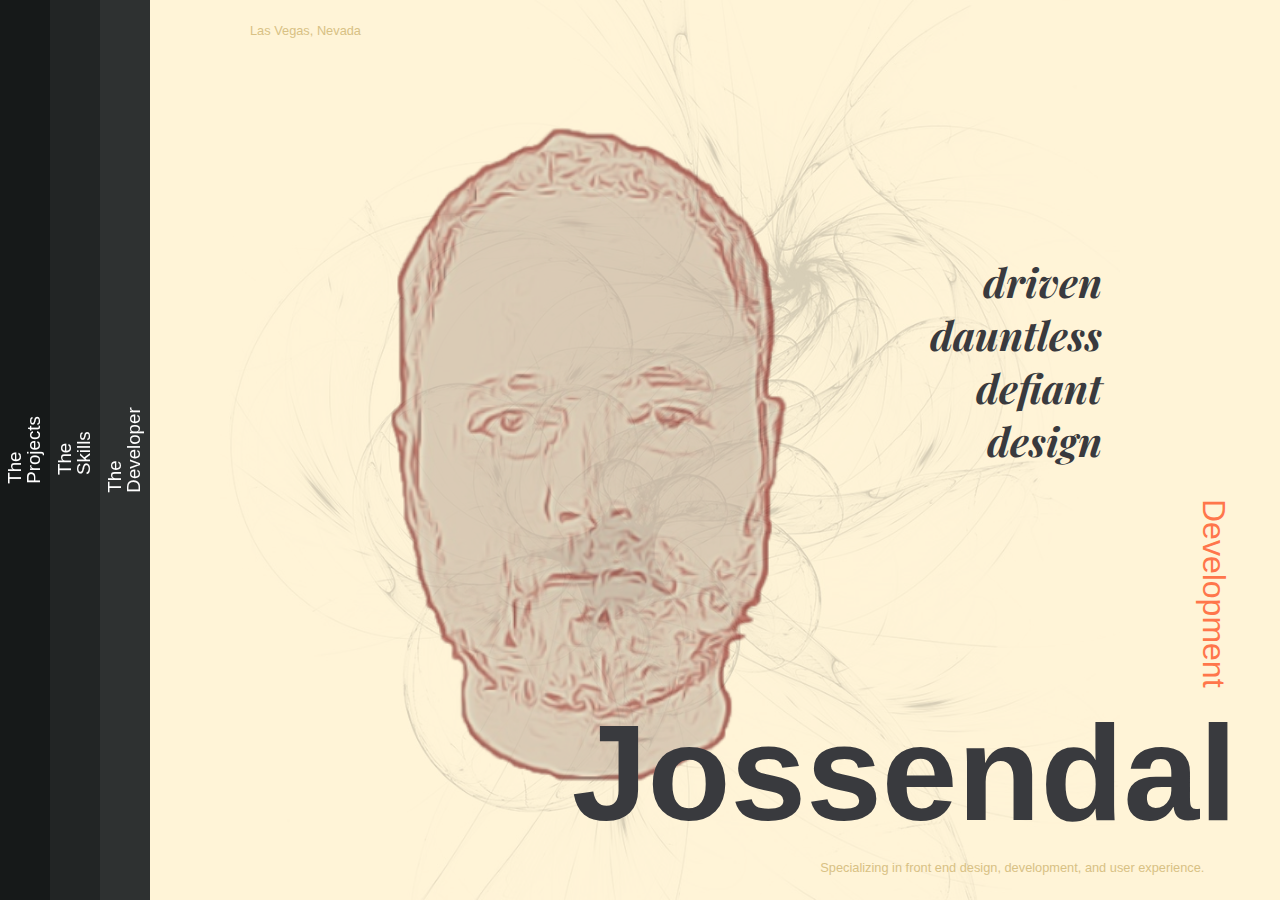
==== index.html @ 396a2889 "initial commit" ====
<!DOCTYPE html>
<html lang="en" class="no-js">
	<head>
		<meta charset="UTF-8" />
		<meta name="viewport" content="width=device-width, initial-scale=1">
		<title>Jossendal Development</title>
		<meta name="description" content="" />
		<meta name="keywords" content="" />
		<meta name="author" content="Jossendal" />
		<link rel="shortcut icon" href="favicon.ico">
		<link href="https://fonts.googleapis.com/css?family=Playfair+Display:700i" rel="stylesheet">
		<link rel="stylesheet" type="text/css" href="css/normalize.css" />
		<link rel="stylesheet" type="text/css" href="css/demo.css" />
		<link rel="stylesheet" type="text/css" href="css/component.css" />
		<script>document.documentElement.className = 'js';</script>
	</head>
	<body class="main">
		<svg class="hidden">
			<!-- <symbol id="icon-arrow" viewBox="0 0 24 24">
				<title>arrow</title>
				<polygon points="6.3,12.8 20.9,12.8 20.9,11.2 6.3,11.2 10.2,7.2 9,6 3.1,12 9,18 10.2,16.8 "/>
			</symbol>
			<symbol id="icon-drop" viewBox="0 0 24 24">
				<title>drop</title>
				<path d="M12,21c-3.6,0-6.6-3-6.6-6.6C5.4,11,10.8,4,11.4,3.2C11.6,3.1,11.8,3,12,3s0.4,0.1,0.6,0.3c0.6,0.8,6.1,7.8,6.1,11.2C18.6,18.1,15.6,21,12,21zM12,4.8c-1.8,2.4-5.2,7.4-5.2,9.6c0,2.9,2.3,5.2,5.2,5.2s5.2-2.3,5.2-5.2C17.2,12.2,13.8,7.3,12,4.8z"/><path d="M12,18.2c-0.4,0-0.7-0.3-0.7-0.7s0.3-0.7,0.7-0.7c1.3,0,2.4-1.1,2.4-2.4c0-0.4,0.3-0.7,0.7-0.7c0.4,0,0.7,0.3,0.7,0.7C15.8,16.5,14.1,18.2,12,18.2z"/>
			</symbol> -->
			<symbol id="icon-caret" viewBox="0 0 24 24">
				<title>caret</title>
				<polygon points="15.7,16.6 11.1,12 15.7,7.4 14.3,6 8.3,12 14.3,18"/>
			</symbol>
			<symbol id="icon-menu" viewBox="0 0 24 24">
				<title>menu</title>
				<path d="M23.8,6H0.1V3h23.7V6z M23.8,10.5H0.1v3h23.7V10.5z M14.2,18h-14v3h14V18z"/>
			</symbol>
			<symbol id="icon-cross" viewBox="0 0 24 24">
				<title>cross</title>
				<path d="M14.1,12l7.3,7.3l-2.1,2.1L12,14.1l-7.3,7.3l-2.1-2.1L9.9,12L2.6,4.7l2.1-2.1L12,9.9l7.3-7.3l2.1,2.1L14.1,12z"/>
			</symbol>
		</svg>
		<main class="view">
			<div class="content">
				<div class="deco">
					<p class="deco__text">Las Vegas, Nevada</p>
				</div>
				<header class="portfolio-header">
					<!-- <div class="portfolio-links">
						<button class="btn btn--menu">
							<svg class="icon icon--menu"><use xlink:href="#icon-menu"></use></svg>
							<svg class="icon icon--cross"><use xlink:href="#icon-cross"></use></svg>
						</button>
					</div> -->
					<p class="portfolio-header__info">driven<br/>dauntless<br/>defiant<br/>design</p>
					<span class="portfolio-header__deco">Development</span>
					<h1 class="portfolio-header__title">Jossendal</h1>
					<!-- <p class="portfolio-header__tagline">Development</p> -->
					<nav class="verbs">
						<span class="verbs__text">Specializing in front end design, development, and user experience.</span>
					</nav>
				</header>
			</div>
			<nav class="tabsnav tabsnav--vertical tabsnav--zeru">
				<div class="tabsnav__item">
					<div class="tabsnav__bar"></div>
					<h3 class="tabsnav__title">The Projects</h3>
				</div>
				<div class="tabsnav__item">
					<div class="tabsnav__bar"></div>
					<h3 class="tabsnav__title">The Skills</h3>
				</div>
				<div class="tabsnav__item">
					<div class="tabsnav__bar"></div>
					<h3 class="tabsnav__title">The Developer</h3>
				</div>
			</nav>
			<div class="tabscontent">
				<div class="tabscontent__item">
					<div class="column">
						<h3 class="column__title">Ongoing</h3>
						<h4 class="column__text"><a class="column_text_link" href="https://streeteats.us">Street Eats</a></h4>
						<h4 class="column__text"><a class="column_text_link" href="#">GeoFrenzy</a></h4>
						<h4 class="column__text">project3</h4>
					</div>
					<div class="column">
						<h3 class="column__title">Other</h3>
						<h4 class="column__text"><a class="column_text_link" href="#">Death</a></h4>
						<h4 class="column__text">project2</h4>
						<h4 class="column__text">project3</h4>
					</div>
				</div>
				<div class="tabscontent__item">
					<div class="column">
						<h3 class="column__title">Front End</h3>
						<h4 class="column__text">React</h4>
						<h4 class="column__text">React Redux</h4>
						<h4 class="column__text">React Native</h4>
						<h4 class="column__text">Vue</h4>
						<h4 class="column__text">CSS3</h4>
					</div>
					<div class="column">
						<h3 class="column__title">Back End</h3>
						<h4 class="column__text">Express</h4>
						<h4 class="column__text">Node</h4>
						<h4 class="column__text">Socket.io</h4>
					</div>
				</div>
				<div class="tabscontent__item">
					<div class="column">
						<h3 class="column__title">Events</h3>
						<h4 class="column__text">PunchCode Events</h4>
						<h4 class="column__text">Meetups</h4>
						<h4 class="column__text">Event</h4>
						<h4 class="column__text">Event</h4>
					</div>
					<div class="column">
						<h3 class="column__title">Contact Info</h3>
						<h4 class="column__text"><a class="column_text_link" href="https://github.com/Balintataw">Github</a></h4>
						<h4 class="column__text">Email</h4>
						<h4 class="column__text">Event</h4>
						<h4 class="column__text">Event</h4>
					</div>
				</div>
				<button class="btn btn--back"><svg class="icon icon--caret"><use xlink:href="#icon-caret"></use></svg></button>
			</div>
		</main>
		<script src="js/anime.min.js"></script>
		<script src="js/enquire.min.js"></script>
		<script src="js/tabsnav.js"></script>
		<script src="js/app.js"></script>
	</body>
</html>
---- css/demo.css ----
*,
*::after,
*::before {
	-webkit-box-sizing: border-box;
	box-sizing: border-box;
}

body {
	font-family: 'Avenir Next', Avenir, Helvetica, Arial, sans-serif;
	color: #393a3e;
	/* background: lavender; */
}

a {
	text-decoration: none;
	color: #000;
	outline: none;
}

a:hover,
a:focus {
	color: #1d48f3;
}

.hidden {
	position: absolute;
	overflow: hidden;
	width: 0;
	height: 0;
	pointer-events: none;
}

/* Icons */
.icon {
	display: block;
	width: 1.5em;
	height: 1.5em;
	margin: 0 auto;
	fill: currentColor;
}

.view {
	position: relative;
	display: flex;
	justify-content: flex-end;
	overflow: hidden;
	height: 100vh;
	margin: 0 0 0 215px;
}

.content {
	z-index: 1;
	display: flex;
	justify-content: space-between;
	width: 100%;
	height: 100%;
	padding: 25px 50px;
}

.deco__text {
	font-size: 0.8em;
	line-height: 1;
	margin: 0;
	color: #d8c184;
}

/* Header */
.portfolio-header {
	position: relative;
	display: flex;
	flex-direction: column;
	align-items: flex-end;
	height: 100%;
	text-align: right;
}

.portfolio-header__info {
	font-family: 'Playfair Display', serif;
	font-size: 2.5em;
	font-weight: 700;
	font-style: italic;
	position: relative;
	max-width: 400px;
	margin: auto 10vw 0 0;
	text-align: right;
}

.portfolio-header__info::after {
	/* content: '01';
	font-family: 'Avenir Next', Avenir, Helvetica, Arial, sans-serif;
	font-size: 8em;
	font-weight: bold;
	font-style: normal;
	position: absolute;
	z-index: -1;
	top: 0%;
	right: 52.5%;
	letter-spacing: -0.05em;
	color: #fff; */
}

.portfolio-header__deco {
	font-size: 2em;
	line-height: 1;
	padding: 1em 0;
	color: #1d48f3;

	writing-mode: vertical-rl;
}

.portfolio-header__title {
	font-size: 8.5em;
	line-height: 0.8;
	margin: 0 -7px 0;
	padding: 0;
}

.portfolio-header__tagline {
	width: 50%;
	margin: 0 0 0 auto;
	padding: 0;
}

/* Top Navigation Style */
.portfolio-links {
	position: relative;
	display: flex;
	justify-content: space-between;
	align-items: flex-start;
	white-space: nowrap;
}

.portfolio-icon {
	display: block;
}

.portfolio-icon:last-child {
	margin: 0 0 0 2em;
}

.btn {
	border: none;
	background: none;
}

.btn:focus {
	outline: none;
}

.btn--back {
	font-size: 1.5em;
	position: absolute;
	z-index: 1002;
	top: 1em;
	right: 1em;
	opacity: 0;
	/* color: #1d48f3; */
}

.btn--menu {
	font-size: 0.85em;
	position: absolute;
	z-index: 1000;
	top: 0;
	left: 0;
	display: none;
	margin: 10px 0 0 6px;
}

.btn--menu-active .icon--menu,
.icon--cross {
	display: none;
}

.btn--menu-active .icon--cross {
	display: block;
}

/* Demo links */
.verbs {
	display: flex;
	align-items: center;
	margin: 2em 0 0 auto;
}

.verbs__text {
	font-size: 0.8em;
	display: block;
	margin: 0 2em 0 0;
}

.demo {
	position: relative;
	display: block;
	margin: 0 0 0 1.5em;
}

.demo:hover,
.demo:focus {
	outline: none;
}

.demo--current {
	pointer-events: none;
	color: #fff;
}

/* .demo--current::before {
	content: '';
	position: absolute;
	z-index: -1;
	top: 50%;
	left: 50%;
	width: 32px;
	height: 32px;
	margin: -17px 0 0 -16px;
	border-radius: 50%;
	background: #1d48f3;
} */
/* Content */
.tabscontent {
	pointer-events: none;
}

.tabscontent__item {
	position: fixed;
	z-index: 1001;
	top: 0;
	left: 0;
	display: flex;
	justify-content: center;
	align-items: center;
	overflow: hidden;
	width: 100%;
	height: 100vh;
	opacity: 0;
}

.tabscontent__item--current,
.tabscontent__item--current ~ .btn--back {
	pointer-events: auto;
}

/* .poster {
	position: relative;
	height: 80vh;
	margin: 10vh auto;
	padding: 0 50px;
	pointer-events: none;
}

.poster__img {
	position: relative;
	display: block;
	max-width: 100%;
	max-height: 100%;
	margin: 0 auto;
}

.poster__caption {
	position: absolute;
	top: 0;
	left: 0;
	display: flex;
	width: 100%;
	height: 100%;
	padding: 0 50px;
}

.poster__box {
	position: absolute;
	top: -50px;
	left: 0;
	width: 50%;
	height: 40%;
	border: 10px solid;
}

.poster__number {
	font-size: 5em;
	font-weight: bold;
	line-height: 0.7;
	position: absolute;
	bottom: 0;
	left: calc(100% - 50px + 5px);
	color: lavender;
}

.poster__title {
	font-size: 6em;
	line-height: 0.7;
	display: flex;
	flex-direction: column;
	justify-content: flex-end;
	margin: 0 0 -0.25em 0.15em;
	text-indent: -0.75em;
}

.poster__deco {
	font-size: 2em;
	line-height: 1;
	margin: 0 -1.25em 0 auto;
	color: #1d48f3;

	writing-mode: vertical-rl;
} */

.column {
	width: 30vw;
}

.column__title {
	color: #ff764b;
}

.column__text {
	font-size: 2em;
	font-weight: normal;
	margin: 0;
	color: #fff4d7;
}

.column_text_link {
	text-decoration: none;
	color: #fff4d7
}

/* Individual verbs */
.main {
	background: #fff4d7;
}

.main .view {
	margin-left: 200px;
}

.main .content {
	/* background-image: url(../img/bg_yellow.jpg); */
}

.main .view::before {
	content: '';
	background-image: url(../img/bg_yellow.jpg);
	background-size: auto 100%;
	background-repeat: no-repeat;
	opacity: 0.2;
	top: 0;
	left: 20px;
	bottom: 0;
	right: 0;
	position: absolute;
	z-index: -300;   
}

.main .content::after {
	content: "";
	background: url(../img/greekfaceRed.png);
	background-size: auto 100%;
	background-repeat: no-repeat;
	opacity: 0.6;
	top: 0;
	left: 20px;
	bottom: 0;
	right: 0;
	position: absolute;
	z-index: -1;   
}

.main .portfolio-header__info::after {
	/* content: '{0}'; */
	color: #fff;
}

.main .portfolio-header__deco,
.main a:hover,
.main a:focus {
	color: #ff764b;
}

.main .verbs__text {
	color: #d8c184;
}

.main .demo--current::before {
	background: #ff764b;
}

.main .btn--back {
	color: #ff764b;
}

.box {
	position: relative;
	width: 40vw;
	min-width: 300px;
	height: calc(90vh - 120px);
	margin-top: 40px;
	background-size: cover;
	background-position: 50% 0;
}

.box__title {
	font-size: 6em;
	position: absolute;
	bottom: 0;
	left: -1em;
	margin: 0;
	color: #fff;
}

@media screen and (max-width: 40em) {
	.view {
		overflow: auto;
		height: auto;
		min-height: calc(100vh - 69px);
		margin: 0;
	}
	.content {
		flex-direction: column;
		padding: 10px;
	}
	.portfolio-header__info {
		font-size: 1.15em;
	}
	.verbs__text {
		display: none;
	}
	.portfolio-links {
		margin: 0 0 1em;
	}
	.portfolio-icon {
		font-size: 1em;
	}
	.portfolio-header__deco {
		font-size: 1.25em;
	}
	.portfolio-header__title {
		font-size: 5.5em;
		margin: 0 -4px;
	}
	.portfolio-header__tagline {
		width: auto;
	}
	.verbs {
		align-items: flex-start;
		margin-top: 1em;
	}
	.portfolio-header__info::after {
		font-size: 7em;
	}
	.poster__box {
		top: -20px;
		left: 30px;
		width: 30%;
		height: 30%;
		border: 7px solid;
	}
	.poster__deco {
		font-size: 1em;
	}
	.poster__number {
		font-size: 2em;
		left: calc(100% - 90px);
	}
	.poster__title {
		font-size: 3em;
	}
	.btn--back {
		top: 0;
		right: 0;
	}
	.btn--menu {
		display: block;
	}
	.main .btn--menu {
		position: relative;
		margin: 0 2em 0 0;
	}
	.main .tabscontent__item {
		font-size: 0.575em;
		flex-direction: column;
	}
	.column__title {
		margin: 1em 0 0;
	}
	/* .demo-3 .portfolio-header__title {
		font-size: 2em;
		margin: 0;
	}
	.demo-3 .portfolio-header__tagline {
		font-size: 1em;
		margin-left: 0;
	}
	.demo-3 .portfolio-header::after {
		font-size: 3em;
		left: 10px;
	}
	.demo-3 .portfolio-header__deco {
		font-size: 0.85em;
	} */
}
---- css/component.css ----
.tabsnav {
	position: fixed;
	top: 0;
	left: 0;
	width: 100%;
	z-index: 1000;
}

.tabsnav--hidden {
	pointer-events: none;
	visibility: hidden;
}

.tabsnav__item {
	height: 50px;
	position: relative;
	cursor: pointer;
}

.tabsnav__bar {
	background: currentColor;
	width: 100%;
	height: 100%;
	position: absolute;
	pointer-events: none;
}

.tabsnav__title {
	position: relative;
	cursor: pointer;
	margin: 0;
	height: 100%;
	font-weight: normal;
	line-height: 1;
	display: flex;
	flex-direction: column;
	justify-content: center;
	align-items: center;
	pointer-events: none;
}

/* Vertical Menu */
.tabsnav--vertical {
	display: flex;
	width: auto;
	height: 100%;
}

.tabsnav--vertical .tabsnav__item {
	flex: none;
	width: 50px;
	height: 100%;
}

.tabsnav--vertical .tabsnav__title {
	transform: rotate(-90deg);
}

/* Individual menu styles (Basque names) */

/* Ander */
.tabsnav--ander {
	left: 45px;
}

.tabsnav--ander .tabsnav__bar {
	background: #fff;
}

.tabsnav--ander .tabsnav__title {
	color: #1d48f3;
}

.tabsnav--ander .tabsnav__item:not(:last-child) {
	margin: 0 10px 0 0;
}

/* Zeru */
.tabsnav--zeru {
	background: #222525;
}

.tabsnav--zeru .tabsnav__item:first-child .tabsnav__bar {
	background: #161919;
}

.tabsnav--zeru .tabsnav__item:nth-child(2) .tabsnav__bar {
	background: #222525;
}

.tabsnav--zeru .tabsnav__item:nth-child(3) .tabsnav__bar {
	background: #2e3131;
}

.tabsnav--zeru .tabsnav__title {
	color: #fff;
}

/* Ibai */
.tabsnav--ibai {
	top: 50%;
	margin-top: -115px;
}

.tabsnav--ibai .tabsnav__item {
	height: 70px;
}

.tabsnav--ibai .tabsnav__bar {
	background: #414a52;
}

.tabsnav--ibai .tabsnav__title {
	color: #fc0;
}

.tabsnav--ibai .tabsnav__item:not(:last-child) {
	margin: 0 0 10px 0;
}

@media screen and (max-width: 40em) {
	/* don't show a background if on mobile */
	.tabsnav {
		background: none;
	}
}
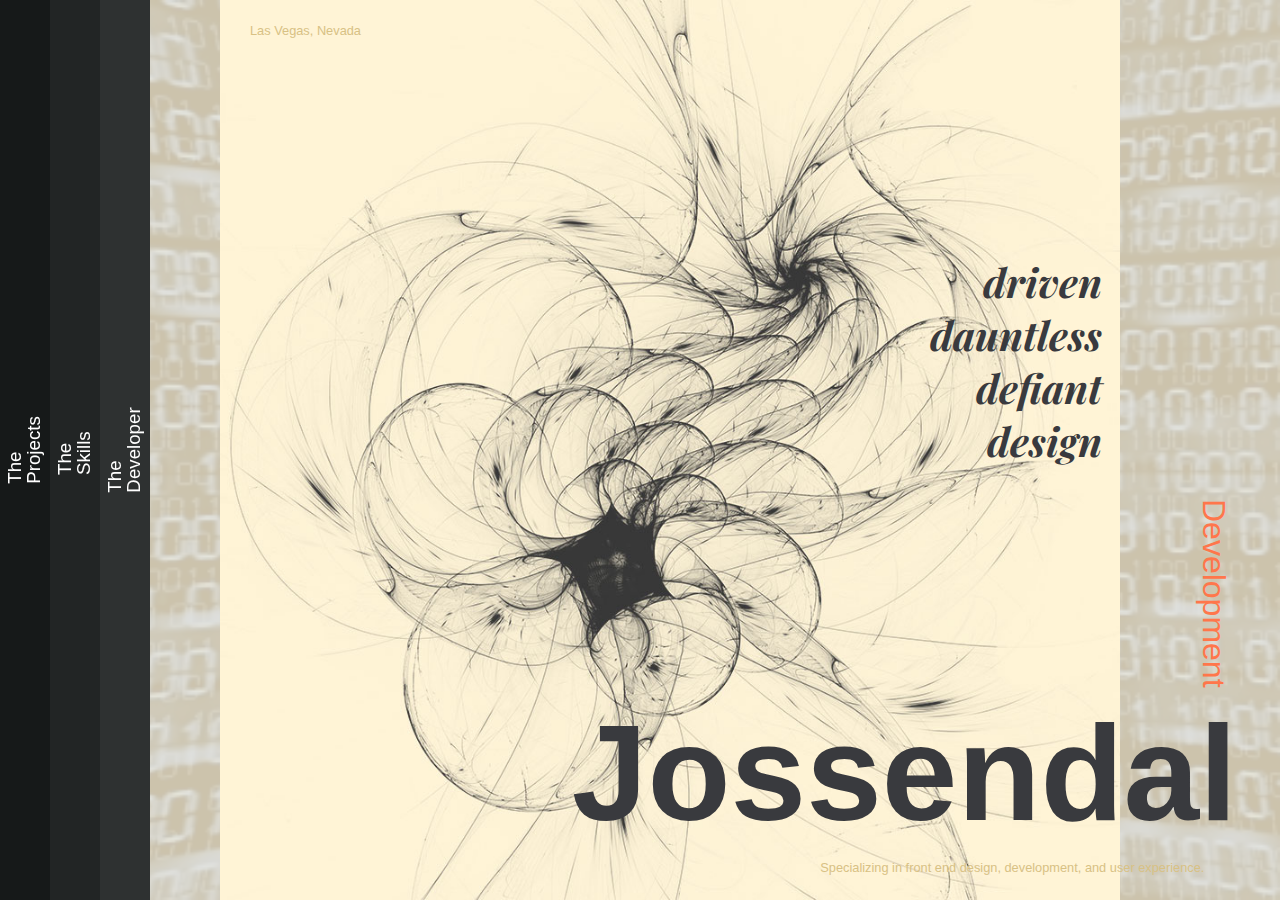
==== commit 8842cb39: "messing around with images on developer tab" ====
--- a/index.html
+++ b/index.html
@@ -10,7 +10,7 @@
 		<link rel="shortcut icon" href="favicon.ico">
 		<link href="https://fonts.googleapis.com/css?family=Playfair+Display:700i" rel="stylesheet">
 		<link rel="stylesheet" type="text/css" href="css/normalize.css" />
-		<link rel="stylesheet" type="text/css" href="css/demo.css" />
+		<link rel="stylesheet" type="text/css" href="css/styles.css" />
 		<link rel="stylesheet" type="text/css" href="css/component.css" />
 		<script>document.documentElement.className = 'js';</script>
 	</head>
@@ -102,6 +102,7 @@
 						<h4 class="column__text">Node</h4>
 						<h4 class="column__text">Socket.io</h4>
 					</div>
+
 				</div>
 				<div class="tabscontent__item">
 					<div class="column">
@@ -118,6 +119,9 @@
 						<h4 class="column__text">Event</h4>
 						<h4 class="column__text">Event</h4>
 					</div>
+					<div class="column">
+						<img id="attach__image" src="./img/greekfaceRed.png" alt="maphace"/>
+					</div>
 				</div>
 				<button class="btn btn--back"><svg class="icon icon--caret"><use xlink:href="#icon-caret"></use></svg></button>
 			</div>
--- a/css/styles.css
+++ b/css/styles.css
@@ -0,0 +1,456 @@
+*,
+*::after,
+*::before {
+	-webkit-box-sizing: border-box;
+	box-sizing: border-box;
+}
+
+body {
+	font-family: 'Avenir Next', Avenir, Helvetica, Arial, sans-serif;
+	color: #393a3e;
+	/* background: lavender; */
+}
+
+a {
+	text-decoration: none;
+	color: #000;
+	outline: none;
+}
+
+a:hover,
+a:focus {
+	color: #1d48f3;
+}
+
+.hidden {
+	position: absolute;
+	overflow: hidden;
+	width: 0;
+	height: 0;
+	pointer-events: none;
+}
+
+/* Icons */
+.icon {
+	display: block;
+	width: 1.5em;
+	height: 1.5em;
+	margin: 0 auto;
+	fill: currentColor;
+}
+
+.view {
+	position: relative;
+	display: flex;
+	justify-content: flex-end;
+	overflow: hidden;
+	height: 100vh;
+	margin: 0 0 0 215px;
+}
+
+.content {
+	z-index: 1;
+	display: flex;
+	justify-content: space-between;
+	width: 100%;
+	height: 100%;
+	padding: 25px 50px;
+}
+
+.deco__text {
+	font-size: 0.8em;
+	line-height: 1;
+	margin: 0;
+	color: #d8c184;
+}
+
+/* Header */
+.portfolio-header {
+	position: relative;
+	display: flex;
+	flex-direction: column;
+	align-items: flex-end;
+	height: 100%;
+	text-align: right;
+}
+
+.portfolio-header__info {
+	font-family: 'Playfair Display', serif;
+	font-size: 2.5em;
+	font-weight: 700;
+	font-style: italic;
+	position: relative;
+	max-width: 400px;
+	margin: auto 10vw 0 0;
+	text-align: right;
+}
+
+.portfolio-header__info::after {
+	/* content: '01';
+	font-family: 'Avenir Next', Avenir, Helvetica, Arial, sans-serif;
+	font-size: 8em;
+	font-weight: bold;
+	font-style: normal;
+	position: absolute;
+	z-index: -1;
+	top: 0%;
+	right: 52.5%;
+	letter-spacing: -0.05em;
+	color: #fff; */
+}
+
+.portfolio-header__deco {
+	font-size: 2em;
+	line-height: 1;
+	padding: 1em 0;
+	color: #1d48f3;
+
+	writing-mode: vertical-rl;
+}
+
+.portfolio-header__title {
+	font-size: 8.5em;
+	line-height: 0.8;
+	margin: 0 -7px 0;
+	padding: 0;
+}
+/* .portfolio-header__title::after {
+	content: "";
+	background: url(../img/greekfaceRed.png);
+	background-size: auto 230px;
+	background-repeat: no-repeat;
+	opacity: 0.3;
+	top: 420px;
+	left: 220px;
+	bottom: 0;
+	right: 0;
+	position: absolute;
+	z-index: -1;   
+} */
+
+.portfolio-header__tagline {
+	width: 50%;
+	margin: 0 0 0 auto;
+	padding: 0;
+}
+
+/* Top Navigation Style */
+.portfolio-links {
+	position: relative;
+	display: flex;
+	justify-content: space-between;
+	align-items: flex-start;
+	white-space: nowrap;
+}
+
+.portfolio-icon {
+	display: block;
+}
+
+.portfolio-icon:last-child {
+	margin: 0 0 0 2em;
+}
+
+.btn {
+	border: none;
+	background: none;
+}
+
+.btn:focus {
+	outline: none;
+}
+
+.btn--back {
+	font-size: 1.5em;
+	position: absolute;
+	z-index: 1002;
+	top: 1em;
+	right: 1em;
+	opacity: 0;
+	/* color: #1d48f3; */
+}
+
+.btn--menu {
+	font-size: 0.85em;
+	position: absolute;
+	z-index: 1000;
+	top: 0;
+	left: 0;
+	display: none;
+	margin: 10px 0 0 6px;
+}
+
+.btn--menu-active .icon--menu,
+.icon--cross {
+	display: none;
+}
+
+.btn--menu-active .icon--cross {
+	display: block;
+}
+
+/* Demo links */
+.verbs {
+	display: flex;
+	align-items: center;
+	margin: 2em 0 0 auto;
+}
+
+.verbs__text {
+	font-size: 0.8em;
+	display: block;
+	margin: 0 2em 0 0;
+}
+
+.demo {
+	position: relative;
+	display: block;
+	margin: 0 0 0 1.5em;
+}
+
+.demo:hover,
+.demo:focus {
+	outline: none;
+}
+
+.demo--current {
+	pointer-events: none;
+	color: #fff;
+}
+
+/* .demo--current::before {
+	content: '';
+	position: absolute;
+	z-index: -1;
+	top: 50%;
+	left: 50%;
+	width: 32px;
+	height: 32px;
+	margin: -17px 0 0 -16px;
+	border-radius: 50%;
+	background: #1d48f3;
+} */
+/* Content */
+.tabscontent {
+	pointer-events: none;
+}
+
+.tabscontent__item {
+	position: fixed;
+	z-index: 1001;
+	top: 0;
+	left: 0;
+	display: flex;
+	justify-content: center;
+	align-items: center;
+	overflow: hidden;
+	width: 100%;
+	height: 100vh;
+	opacity: 0;
+}
+
+.tabscontent__item--current,
+.tabscontent__item--current ~ .btn--back {
+	pointer-events: auto;
+}
+
+#attach__image {
+	opacity: 0.5;   /* make transparent */
+	width: 25vw;
+}
+
+.column {
+	width: 27vw;
+}
+
+.column__title {
+	color: #ff764b;
+}
+
+.column__text {
+	font-size: 2em;
+	font-weight: normal;
+	margin: 0;
+	color: #fff4d7;
+}
+
+.column_text_link {
+	text-decoration: none;
+	color: #fff4d7
+}
+
+/* Individual verbs */
+.main {
+	background: #fff4d7;
+}
+
+.main .view {
+	margin-left: 200px;
+}
+
+.main .content {
+	position: relative;
+	/* background-image: url(../img/bg_yellow.jpg); */
+}
+
+.main::before {
+	content: '';
+	background-image: url(../img/459703544.jpg);
+	background-size: auto 100%;
+	background-repeat: no-repeat;
+	opacity: 0.2;
+	top: 0;
+	left: 0;
+	bottom: 0;
+	right: 0;
+	position: absolute;
+	z-index: -300;   
+}
+
+.main .content::after {
+	content: "";
+	background: url(../img/bg_yellow.jpg);
+	background-size: auto 100%;
+	background-repeat: no-repeat;
+	opacity: 1;
+	top: 0;
+	left: 20px;
+	bottom: 0;
+	right: 0;
+	position: absolute;
+	z-index: -1;   
+}
+
+.main .portfolio-header__info::after {
+	/* content: '{0}'; */
+	color: #fff;
+}
+
+.main .portfolio-header__deco,
+.main a:hover,
+.main a:focus {
+	color: #ff764b;
+}
+
+.main .verbs__text {
+	color: #d8c184;
+}
+
+.main .demo--current::before {
+	background: #ff764b;
+}
+
+.main .btn--back {
+	color: #ff764b;
+}
+
+.box {
+	position: relative;
+	width: 40vw;
+	min-width: 300px;
+	height: calc(90vh - 120px);
+	margin-top: 40px;
+	background-size: cover;
+	background-position: 50% 0;
+}
+
+.box__title {
+	font-size: 6em;
+	position: absolute;
+	bottom: 0;
+	left: -1em;
+	margin: 0;
+	color: #fff;
+}
+
+@media screen and (max-width: 40em) {
+	.view {
+		overflow: auto;
+		height: auto;
+		min-height: calc(100vh - 69px);
+		margin: 0;
+	}
+	.content {
+		flex-direction: column;
+		padding: 10px;
+	}
+	.portfolio-header__info {
+		font-size: 1.15em;
+	}
+	.verbs__text {
+		display: none;
+	}
+	.portfolio-links {
+		margin: 0 0 1em;
+	}
+	.portfolio-icon {
+		font-size: 1em;
+	}
+	.portfolio-header__deco {
+		font-size: 1.25em;
+	}
+	.portfolio-header__title {
+		font-size: 5.5em;
+		margin: 0 -4px;
+	}
+	.portfolio-header__tagline {
+		width: auto;
+	}
+	.verbs {
+		align-items: flex-start;
+		margin-top: 1em;
+	}
+	.portfolio-header__info::after {
+		font-size: 7em;
+	}
+	.poster__box {
+		top: -20px;
+		left: 30px;
+		width: 30%;
+		height: 30%;
+		border: 7px solid;
+	}
+	.poster__deco {
+		font-size: 1em;
+	}
+	.poster__number {
+		font-size: 2em;
+		left: calc(100% - 90px);
+	}
+	.poster__title {
+		font-size: 3em;
+	}
+	.btn--back {
+		top: 0;
+		right: 0;
+	}
+	.btn--menu {
+		display: block;
+	}
+	.main .btn--menu {
+		position: relative;
+		margin: 0 2em 0 0;
+	}
+	.main .tabscontent__item {
+		font-size: 0.575em;
+		flex-direction: column;
+	}
+	.column__title {
+		margin: 1em 0 0;
+	}
+	/* .demo-3 .portfolio-header__title {
+		font-size: 2em;
+		margin: 0;
+	}
+	.demo-3 .portfolio-header__tagline {
+		font-size: 1em;
+		margin-left: 0;
+	}
+	.demo-3 .portfolio-header::after {
+		font-size: 3em;
+		left: 10px;
+	}
+	.demo-3 .portfolio-header__deco {
+		font-size: 0.85em;
+	} */
+}
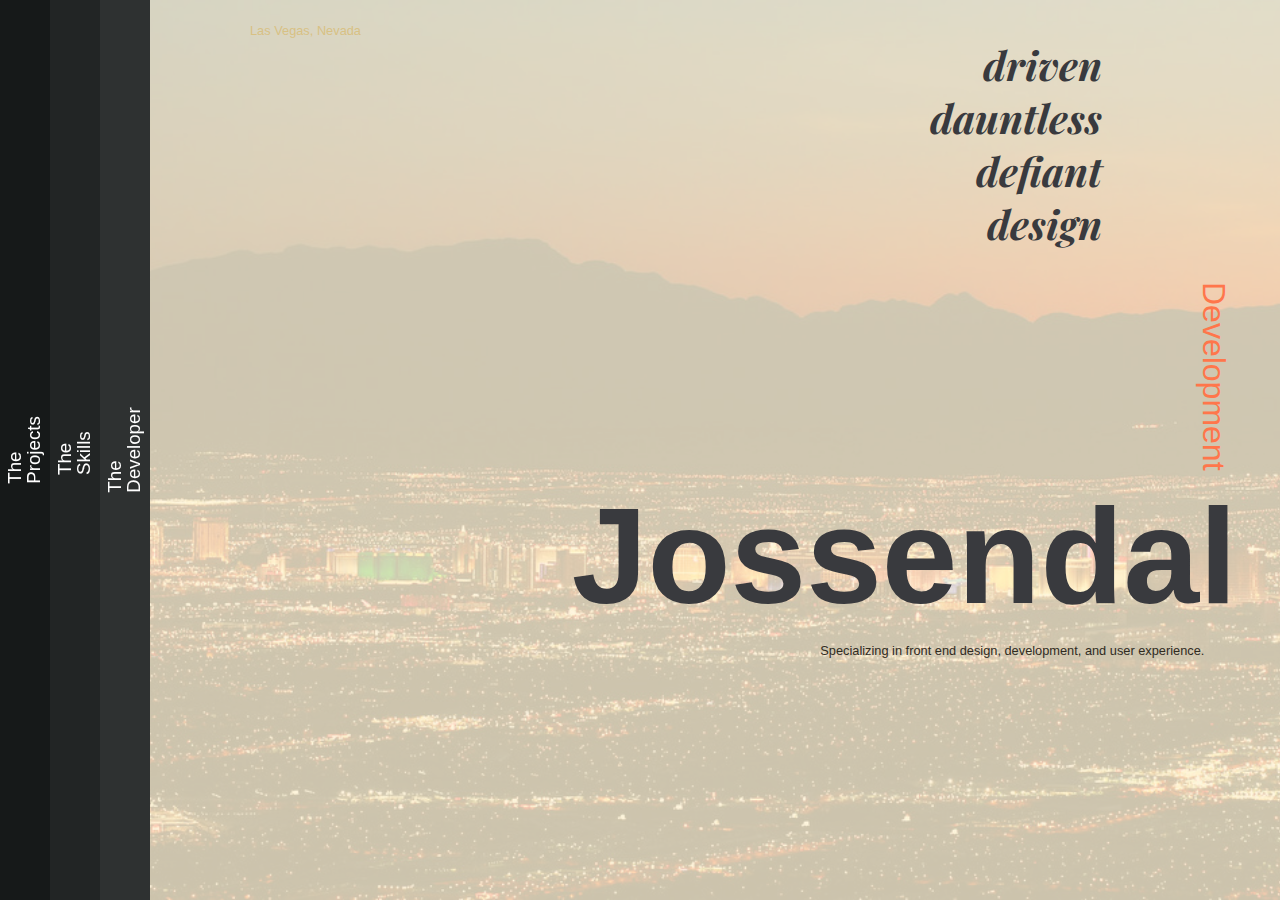
==== commit dd9aab88: "Changed root structure for ghPages compatability" ====
--- a/index.html
+++ b/index.html
@@ -28,14 +28,14 @@
 				<title>caret</title>
 				<polygon points="15.7,16.6 11.1,12 15.7,7.4 14.3,6 8.3,12 14.3,18"/>
 			</symbol>
-			<symbol id="icon-menu" viewBox="0 0 24 24">
+			<!-- <symbol id="icon-menu" viewBox="0 0 24 24">
 				<title>menu</title>
 				<path d="M23.8,6H0.1V3h23.7V6z M23.8,10.5H0.1v3h23.7V10.5z M14.2,18h-14v3h14V18z"/>
 			</symbol>
 			<symbol id="icon-cross" viewBox="0 0 24 24">
 				<title>cross</title>
 				<path d="M14.1,12l7.3,7.3l-2.1,2.1L12,14.1l-7.3,7.3l-2.1-2.1L9.9,12L2.6,4.7l2.1-2.1L12,9.9l7.3-7.3l2.1,2.1L14.1,12z"/>
-			</symbol>
+			</symbol> -->
 		</svg>
 		<main class="view">
 			<div class="content">
@@ -52,7 +52,7 @@
 					<p class="portfolio-header__info">driven<br/>dauntless<br/>defiant<br/>design</p>
 					<span class="portfolio-header__deco">Development</span>
 					<h1 class="portfolio-header__title">Jossendal</h1>
-					<!-- <p class="portfolio-header__tagline">Development</p> -->
+					<!-- <p class="portfolio-header__tagline"><small>Voted best in development history!</small></p> -->
 					<nav class="verbs">
 						<span class="verbs__text">Specializing in front end design, development, and user experience.</span>
 					</nav>
@@ -76,51 +76,58 @@
 				<div class="tabscontent__item">
 					<div class="column">
 						<h3 class="column__title">Ongoing</h3>
-						<h4 class="column__text"><a class="column_text_link" href="https://streeteats.us">Street Eats</a></h4>
-						<h4 class="column__text"><a class="column_text_link" href="#">GeoFrenzy</a></h4>
-						<h4 class="column__text">project3</h4>
+						<h4 class="column__text"><a class="column_text_link" href="https://www.streeteats.us">Street Eats</a></h4>
+						<h4 class="column__text"><a class="column_text_link" href="https://www.smartfences.place">GeoNetwork</a></h4>
 					</div>
 					<div class="column">
 						<h3 class="column__title">Other</h3>
 						<h4 class="column__text"><a class="column_text_link" href="#">Death</a></h4>
-						<h4 class="column__text">project2</h4>
-						<h4 class="column__text">project3</h4>
 					</div>
 				</div>
 				<div class="tabscontent__item">
 					<div class="column">
 						<h3 class="column__title">Front End</h3>
-						<h4 class="column__text">React</h4>
-						<h4 class="column__text">React Redux</h4>
+						<h4 class="column__text">Javascript</h4>
+						<h4 class="column__text">React.js</h4>
 						<h4 class="column__text">React Native</h4>
-						<h4 class="column__text">Vue</h4>
+						<h4 class="column__text">HTML5</h4>
 						<h4 class="column__text">CSS3</h4>
 					</div>
 					<div class="column">
+						<h3 class="column__title">&nbsp;</h3>
+						<h4 class="column__text">Vue.js</h4>
+						<h4 class="column__text">Kotlin</h4>
+						<h3 class="column__text">&nbsp;</h3>
+						<h3 class="column__text">&nbsp;</h3>
+						<h3 class="column__text">&nbsp;</h3>
+					</div>
+					<div class="column">
 						<h3 class="column__title">Back End</h3>
-						<h4 class="column__text">Express</h4>
-						<h4 class="column__text">Node</h4>
+						<h4 class="column__text">Express.js</h4>
+						<h4 class="column__text">Node.js</h4>
+						<h4 class="column__text">MySql</h4>
 						<h4 class="column__text">Socket.io</h4>
+						<h4 class="column__text">Python</h4>
+						<h4 class="column__text">Java</h4>
 					</div>
-
 				</div>
 				<div class="tabscontent__item">
 					<div class="column">
 						<h3 class="column__title">Events</h3>
-						<h4 class="column__text">PunchCode Events</h4>
-						<h4 class="column__text">Meetups</h4>
-						<h4 class="column__text">Event</h4>
-						<h4 class="column__text">Event</h4>
+						<h4 class="column__text"><a class="column_text_link" href="https://www.meetup.com/PunchCode/">PunchCode Meetups</a></h4>
+						<h4 class="column__text">More Coming Soon...</h4>
 					</div>
 					<div class="column">
 						<h3 class="column__title">Contact Info</h3>
 						<h4 class="column__text"><a class="column_text_link" href="https://github.com/Balintataw">Github</a></h4>
-						<h4 class="column__text">Email</h4>
-						<h4 class="column__text">Event</h4>
-						<h4 class="column__text">Event</h4>
+						<h4 class="column__text"><a class="column_text_link" href="mailto:kjossendal@gmail.com">Email</a></h4>
+						<h4 class="column__text"><a class="column_text_link" href="www.linkedin.com/in/jossendal-development">LinkedIn</a></h4>
 					</div>
 					<div class="column">
-						<img id="attach__image" src="./img/greekfaceRed.png" alt="maphace"/>
+						<img id="attach__image" src="./img/sweet.JPG" alt="maphace"/>
+					</div>
+					<div class="about__the__dev">
+						Kevin Jossendal, the creative force behind Jossendal Development, specializes in using modern frameworks to create everything from the simple to the experimental. Stemming from a fascination with beauty, functionality, and an appreciation for brevity, what we produce is as much digital art as it is practical application.
 					</div>
 				</div>
 				<button class="btn btn--back"><svg class="icon icon--caret"><use xlink:href="#icon-caret"></use></svg></button>
--- a/css/styles.css
+++ b/css/styles.css
@@ -8,7 +8,6 @@
 body {
 	font-family: 'Avenir Next', Avenir, Helvetica, Arial, sans-serif;
 	color: #393a3e;
-	/* background: lavender; */
 }
 
 a {
@@ -39,21 +38,21 @@
 	fill: currentColor;
 }
 
-.view {
+/* .view {
 	position: relative;
 	display: flex;
 	justify-content: flex-end;
 	overflow: hidden;
 	height: 100vh;
 	margin: 0 0 0 215px;
-}
+} */
 
 .content {
 	z-index: 1;
-	display: flex;
-	justify-content: space-between;
-	width: 100%;
-	height: 100%;
+	/* display: flex; */
+	/* justify-content: space-between; */
+	/* width: 100%; */
+	/* height: 100%; */
 	padding: 25px 50px;
 }
 
@@ -114,19 +113,6 @@
 	margin: 0 -7px 0;
 	padding: 0;
 }
-/* .portfolio-header__title::after {
-	content: "";
-	background: url(../img/greekfaceRed.png);
-	background-size: auto 230px;
-	background-repeat: no-repeat;
-	opacity: 0.3;
-	top: 420px;
-	left: 220px;
-	bottom: 0;
-	right: 0;
-	position: absolute;
-	z-index: -1;   
-} */
 
 .portfolio-header__tagline {
 	width: 50%;
@@ -218,18 +204,6 @@
 	color: #fff;
 }
 
-/* .demo--current::before {
-	content: '';
-	position: absolute;
-	z-index: -1;
-	top: 50%;
-	left: 50%;
-	width: 32px;
-	height: 32px;
-	margin: -17px 0 0 -16px;
-	border-radius: 50%;
-	background: #1d48f3;
-} */
 /* Content */
 .tabscontent {
 	pointer-events: none;
@@ -255,8 +229,18 @@
 }
 
 #attach__image {
-	opacity: 0.5;   /* make transparent */
+	border-radius: 25px;
+	border: 5px solid #ff764b;
 	width: 25vw;
+}
+
+.about__the__dev {
+	position: absolute;
+	top: 35em;
+	left: 2em;
+	width: 55vw;
+	color: #fff;
+	line-height: 1.5rem;
 }
 
 .column {
@@ -276,7 +260,7 @@
 
 .column_text_link {
 	text-decoration: none;
-	color: #fff4d7
+	color: #fff4d7;
 }
 
 /* Individual verbs */
@@ -293,9 +277,9 @@
 	/* background-image: url(../img/bg_yellow.jpg); */
 }
 
-.main::before {
+.view::before {
 	content: '';
-	background-image: url(../img/459703544.jpg);
+	background-image: url(../img/vegas.jpg);
 	background-size: auto 100%;
 	background-repeat: no-repeat;
 	opacity: 0.2;
@@ -309,14 +293,15 @@
 
 .main .content::after {
 	content: "";
-	background: url(../img/bg_yellow.jpg);
+	/* background-color: #fff4d7; */
+	/* background: url(../img/bg_yellow.jpg); */
 	background-size: auto 100%;
 	background-repeat: no-repeat;
 	opacity: 1;
 	top: 0;
 	left: 20px;
 	bottom: 0;
-	right: 0;
+	right: 300px;
 	position: absolute;
 	z-index: -1;   
 }
@@ -333,7 +318,7 @@
 }
 
 .main .verbs__text {
-	color: #d8c184;
+	color: #302b1f;
 }
 
 .main .demo--current::before {
@@ -363,6 +348,18 @@
 	color: #fff;
 }
 
+@media screen and (max-width: 900px) {
+	.portfolio-header__title {
+		font-size: 4em;
+	}
+}
+
+@media screen and (max-width: 700px) {
+	.portfolio-header__title {
+		font-size: 3em;
+	}
+}
+
 @media screen and (max-width: 40em) {
 	.view {
 		overflow: auto;
@@ -390,7 +387,7 @@
 		font-size: 1.25em;
 	}
 	.portfolio-header__title {
-		font-size: 5.5em;
+		font-size: 1.5em;
 		margin: 0 -4px;
 	}
 	.portfolio-header__tagline {
@@ -438,19 +435,4 @@
 	.column__title {
 		margin: 1em 0 0;
 	}
-	/* .demo-3 .portfolio-header__title {
-		font-size: 2em;
-		margin: 0;
-	}
-	.demo-3 .portfolio-header__tagline {
-		font-size: 1em;
-		margin-left: 0;
-	}
-	.demo-3 .portfolio-header::after {
-		font-size: 3em;
-		left: 10px;
-	}
-	.demo-3 .portfolio-header__deco {
-		font-size: 0.85em;
-	} */
-}
+}
--- a/css/component.css
+++ b/css/component.css
@@ -58,7 +58,7 @@
 
 /* Individual menu styles (Basque names) */
 
-/* Ander */
+/* Ander
 .tabsnav--ander {
 	left: 45px;
 }
@@ -73,7 +73,7 @@
 
 .tabsnav--ander .tabsnav__item:not(:last-child) {
 	margin: 0 10px 0 0;
-}
+} */
 
 /* Zeru */
 .tabsnav--zeru {
@@ -97,7 +97,7 @@
 }
 
 /* Ibai */
-.tabsnav--ibai {
+/* .tabsnav--ibai {
 	top: 50%;
 	margin-top: -115px;
 }
@@ -116,11 +116,11 @@
 
 .tabsnav--ibai .tabsnav__item:not(:last-child) {
 	margin: 0 0 10px 0;
-}
+} */
 
 @media screen and (max-width: 40em) {
 	/* don't show a background if on mobile */
-	.tabsnav {
+	/* .tabsnav {
 		background: none;
-	}
+	} */
 }
